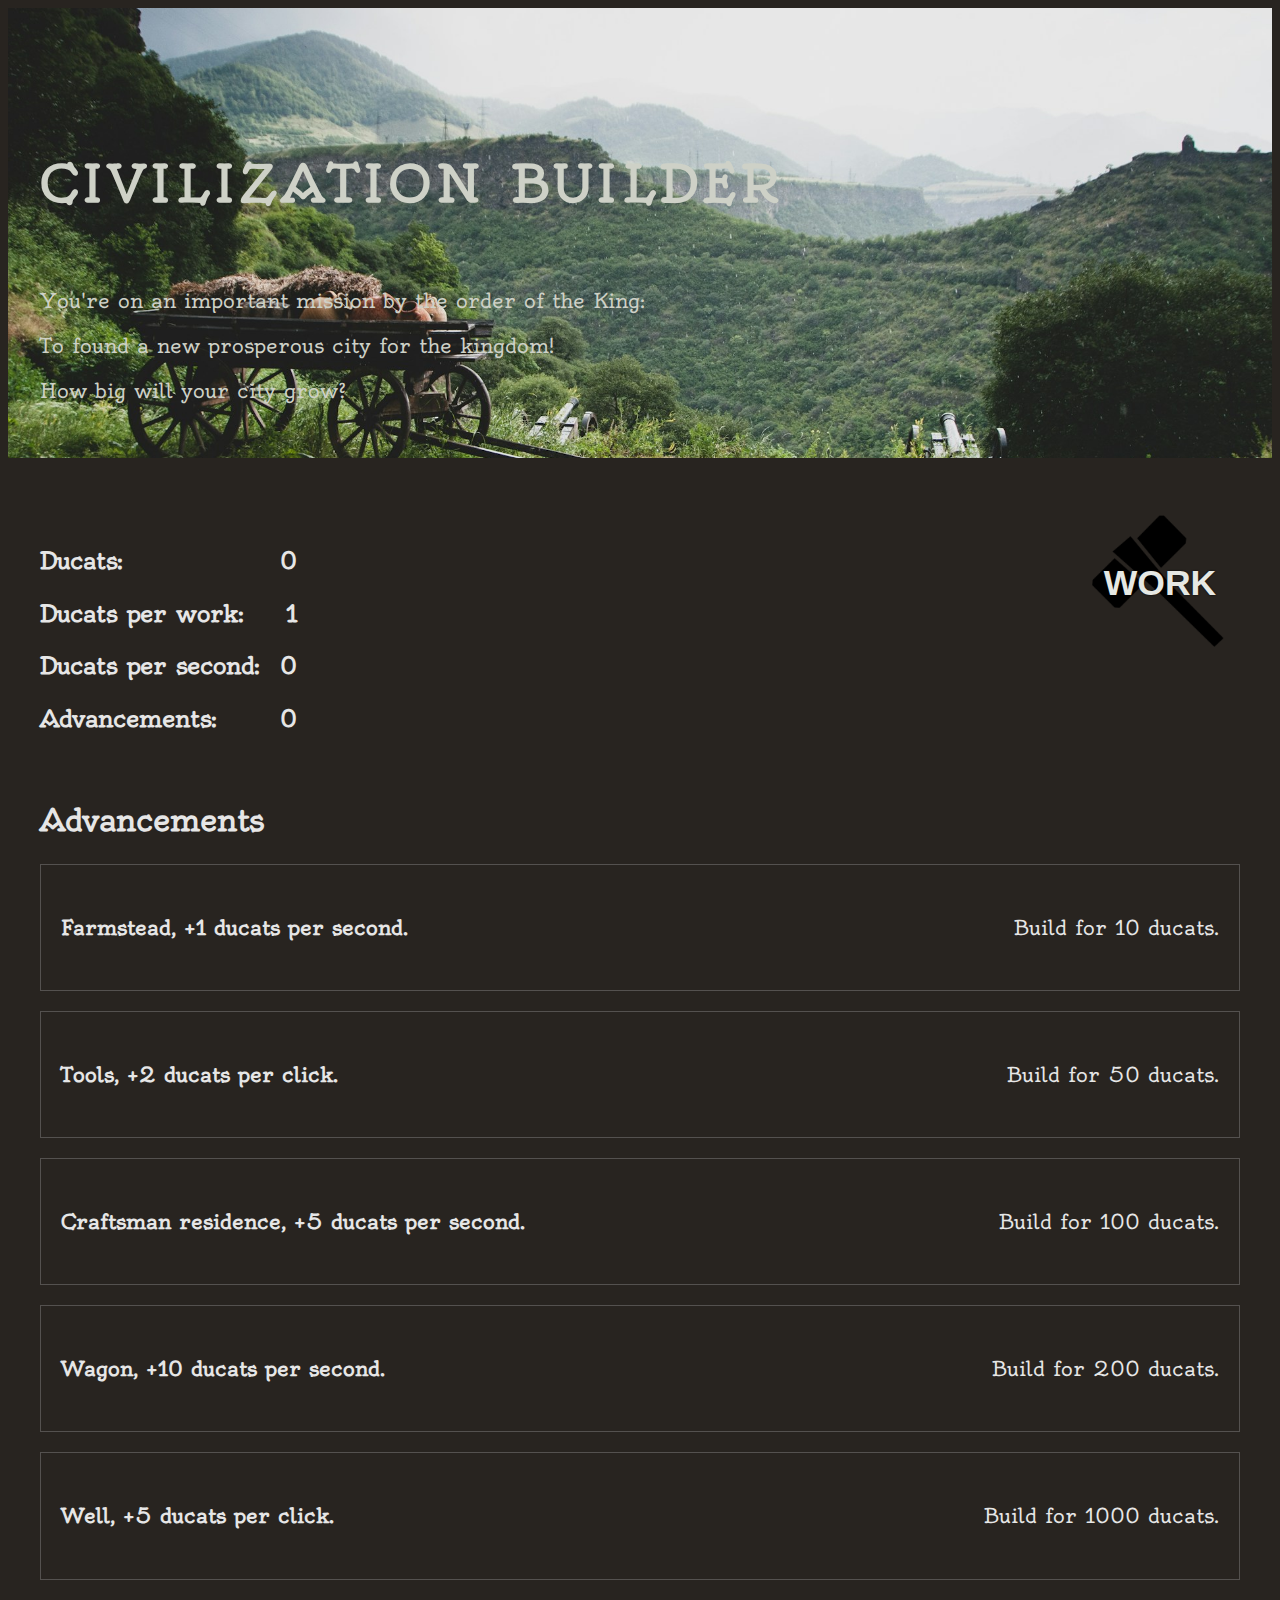
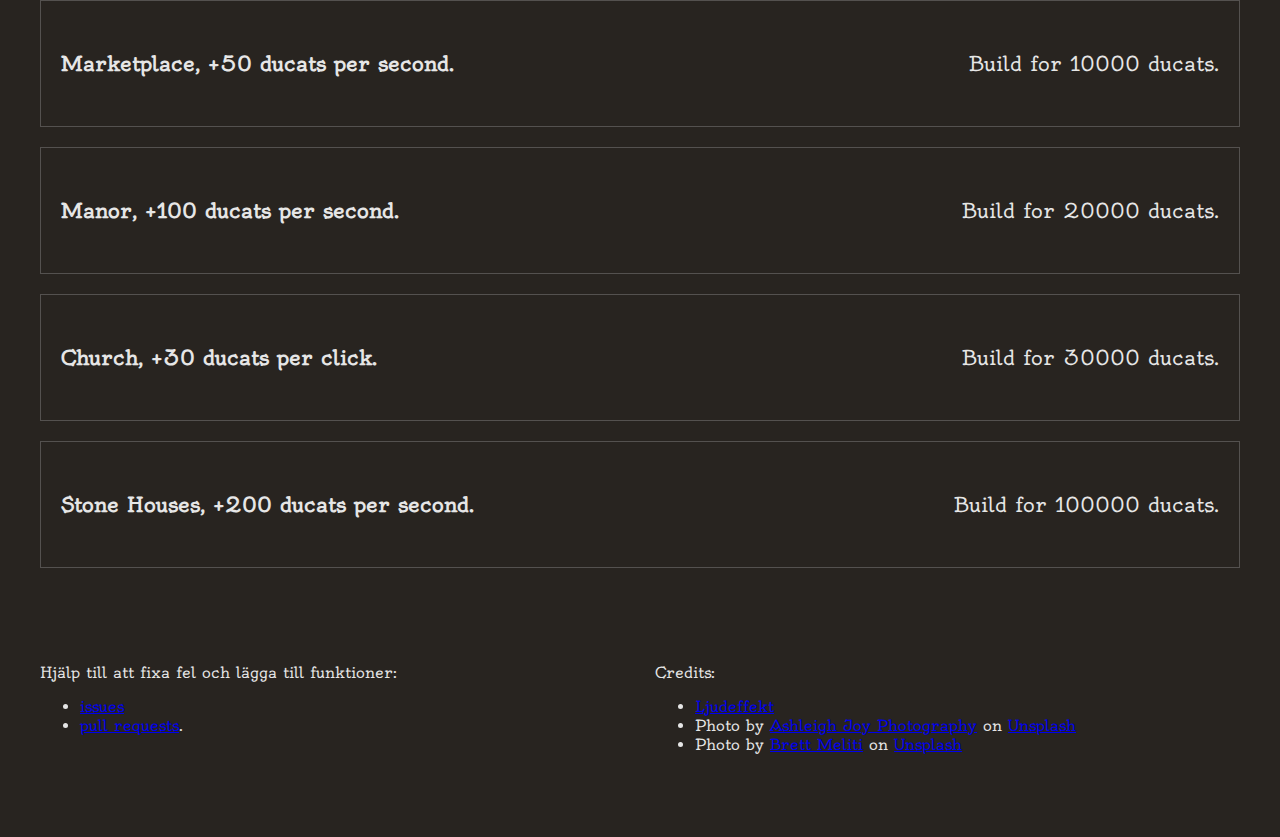
==== index.html @ 219127ec "Clicker begun" ====
<!DOCTYPE html>
<html lang="sv">

<head>
    <meta charset="UTF-8">
    <meta http-equiv="X-UA-Compatible" content="IE=edge">
    <meta name="viewport" content="width=device-width, initial-scale=1.0">
    <link rel="stylesheet" href="css/reset.css">
    <link rel="stylesheet" href="css/style.css">
    <title>Fossiljägaren - Clicker exempel</title>
</head>

<body>
    <audio id="swoosh" src="audio/607251__d4xx__swoosh-2.wav"></audio>
    <header class="hero">
        <picture>
            <img src="img/ani-adigyozalyan-vzbSVMqK73E-unsplash.jpg" alt="">
        </picture>
        <div class="hero-gradient"></div>
        <div class="container hero-content">
            <h1>Civilization Builder</h1>
            <div class="lead">
                <p>You're on an important mission by the order of the King:</p>
                <p>To found a new prosperous city for the kingdom!</p>
                <p>How big will your city grow?</p>
            </div>
        </div>
    </header>
    <main class="container">
        <article class="game">
            <div class="game-hud">
                <ul class="game-currency">
                    <li class="item">
                        <h3>Ducats: <span id="money"></span></h3>
                    </li>
                    <li class="item">
                        <h3>Ducats per work: <span id="mpc"></span></h3>
                    </li>
                    <li class="item">
                        <h3>Ducats per second: <span id="mps"></span></h3>
                    </li>
                    <li class="item">
                        <h3>Advancements: <span id="upgrades"></span></h3>
                    </li>
                </ul>
                <div class="game-controls">
                    <button id="game-button">WORK</button>
                </div>
            </div>
            <div class="w-100">
                <h2>Advancements</h2>
                <div id="upgradelist"></div>
            </div>
        </article>
    </main>
    <div id="msgbox"></div>
    <footer class="container footer">
        <div>
            <p>Hjälp till att fixa fel och lägga till funktioner:</p>
            <ul>
                <li>
                    <a href="https://github.com/jensnti/clicker/issues">issues</a>
                </li>
                <li>
                    <a href="https://github.com/jensnti/clicker/pulls">pull requests</a>.
                </li>
            </ul>
        </div>
        <div>
            <p>Credits:</p>
            <ul>
                <li>
                    <a href="https://freesound.org/s/607251/">Ljudeffekt</a>
                </li>
                <li>
                    Photo by <a
                        href="https://unsplash.com/@ashleighjoyphotography?utm_source=unsplash&utm_medium=referral&utm_content=creditCopyText">Ashleigh
                        Joy Photography</a> on <a
                        href="https://unsplash.com/photos/uyRku9KF2N8?utm_source=unsplash&utm_medium=referral&utm_content=creditCopyText">Unsplash</a>
                </li>
                <li>
                    Photo by <a
                        href="https://unsplash.com/es/@bmeliti?utm_source=unsplash&utm_medium=referral&utm_content=creditCopyText">Brett
                        Meliti</a> on <a
                        href="https://unsplash.com/photos/RgkYMfFopIA?utm_source=unsplash&utm_medium=referral&utm_content=creditCopyText">Unsplash</a>
                </li>
            </ul>
        </div>
    </footer>
    <script src="js/clicker.js"></script>
</body>

</html>
---- css/style.css ----
/* @link https://utopia.fyi/type/calculator?c=320,18,1.2,1240,20,1.333,5,2,&s=0.75|0.5|0.25,1.5|2|3|4|6,s-l&g=s,l,xl,12 */
/* @link https://utopia.fyi/space/calculator?c=320,18,1.2,1240,20,1.333,5,2,&s=0.75|0.5|0.25,1.5|2|3|4|6,s-l&g=s,l,xl,12 */

@font-face {
    font-family: MedievalSharp;
    src: url(../assets/Oldenburg-Regular.ttf);
}

:root {
    --color-lighter: hsl(80, 10%, 90%);
    --color-light: hsl(80, 10%, 80%);
    --color-dark: hsl(360, 10%, 10%);
    --text-color: hsl(0, 0%, 90%);
    --text-color-hover: hsla(0, 0%, 57%, 0.425);
    --background-color: hsl(30, 11%, 14%);
    --color-dark-transparent: hsla(360, 10%, 10%, 0.2);

    --step--1: clamp(0.94rem, calc(0.94rem + 0vw), 0.94rem);
    --step-0: clamp(1.13rem, calc(1.08rem + 0.22vw), 1.25rem);
    --step-1: clamp(1.35rem, calc(1.24rem + 0.55vw), 1.67rem);
    --step-2: clamp(1.62rem, calc(1.41rem + 1.05vw), 2.22rem);

    --space-xs-s: clamp(0.88rem, calc(0.74rem + 0.65vw), 1.25rem);
    --space-s-m: clamp(1.13rem, calc(0.86rem + 1.3vw), 1.88rem);
    --space-m-l: clamp(1.69rem, calc(1.4rem + 1.41vw), 2.5rem);
    --space-l-xl: clamp(2.25rem, calc(1.73rem + 2.61vw), 3.75rem);

    --space-2xl-3xl: clamp(4.5rem, calc(3.46rem + 5.22vw), 7.5rem);

    --space-4xl-5xl: clamp(7.88rem, calc(7.14rem + 3.7vw), 10rem);
}

body {
    background-color: var(--background-color);
    color: var(--text-color);
    font-family: MedievalSharp;
    font-size: var(--step-0);
}

h1 {
    font-size: 250%;
    text-transform: uppercase;
    font-weight: 700;
    letter-spacing: 5px;
    max-width: 30ch;
    padding-bottom: 2.5rem;
}

/* göm audio, används för att preloada ljudet */
audio {
    display: none;
}

.container {
    width: min(80ch, 100vw - var(--space-l-xl));
    margin-inline: auto;
}

.footer {
    --min: 30ch;

    margin-top: auto;
    padding: var(--space-l-xl) 0;
    display: grid;
    grid-template-columns: repeat(auto-fit, minmax(min(100%, var(--min)), 1fr));
    gap: var(--space-s-m);
}
.footer > * {
    font-size: var(--step--1);
}
.hero {
    display: grid;
    grid-template-areas: 'stack';
}

.hero-gradient {
    grid-area: stack;
    place-self: end;
    width: 100%;
    height: 100%;
    background: linear-gradient(
        0deg,
        var(--text-color),
        var(--text-color-transparent)
    );
}

.hero > picture {
    place-self: center;
    grid-area: stack;
    width: 100%;
    height: 100%;
}

.hero img {
    width: 100%;
    height: 50vh;
    aspect-ratio: 16/9;
    object-fit: cover;
}

.hero-content {
    grid-area: stack;
    place-self: end;
    padding: var(--space-m-l) 0;
    color: var(--color-light);
}

@media (max-width: 30rem) {
    .lead {
        display: none;
    }
    .hero > picture {
        max-height: 15vh;
    }
}

.game {
    margin-top: var(--space-m-l);
}

/* flex och space between ordnar layouten för speldata och knappen på desktop */
.game-hud {
    display: flex;
    justify-content: space-between;
}

.game-currency {
    list-style: none;
    padding: 0;
}

/* game-currency är en lista med list items */
.item > h3 {
    display: flex;
    justify-content: space-between;
    gap: var(--space-xs-s);
}

@media (max-width: 30rem) {
    .game-hud {
        flex-direction: column-reverse;
    }
    .game-controls {
        place-self: center;
    }
}

/* för spelelementet används #id som selektor för att skapa css reglerna */
#game-button {
    width: var(--space-4xl-5xl);
    height: var(--space-4xl-5xl);
    font-size: var(--step-2);
    background: url('../img/medievalhammer.png');
    background-size: cover;
    background-position: center;
    border: 2px solid transparent;
    color: var(--color-lighter);
    text-transform: uppercase;
    font-weight: 700;
    cursor: pointer;
    text-shadow: 0 0 2px black;
}

#game-button:hover {
    border-color: var(--text-color-transparent);
    transition-duration: 0.2s;
}

#game-button:active {
    border-color: var(--text-color);
    background-color: var(--text-color-transparent);
}

/* #msgbox är elementet som visar sidans toasts, popupmeddelanden
* fixed fungerar liknande absolute för att positionera element på ett fast ställe
* vi använder måttet vmin som skalas efter webbläsarens storlek
*/
#msgbox {
    position: fixed;
    right: 2vmin;
    bottom: 2vmin;
    min-width: 16rem;
}

#msgbox > p {
    margin-bottom: var(--space-xs-s);
    padding: var(--space-xs-s);
}

/* de här klasserna används för att bestämma stilen på de olika storternas
 * meddelanden. Javascript används för att lägga till stilen på meddelandet
 */
.warning {
    background-color: palevioletred;
}

.success {
    background-color: mediumspringgreen;
}

.achievement {
    color: var(--color-light);
    background-color: rebeccapurple;
}

/* dessa kort används för spelets uppgraderingar 
 * lägg märke till padding och margin för att ge elementen lite luft och 
 * skapa en mer lättläst struktur
 */
.card {
    display: flex;
    justify-content: space-between;
    cursor: pointer;
    border: 1px solid var(--text-color-hover);
    margin: var(--space-xs-s) 0;
    padding: var(--space-s-m) var(--space-xs-s);
    transition-duration: 0.2s;
}

.card:hover {
    background-color: var(--text-color-hover);
}

.card p:not(.title) {
    text-align: end;
}
/* klassen används på kortets titel, font-weight: 600 gör fonten fetare, en normal
 * font vikt är oftast 400
 */
.title {
    font-weight: 600;
}

/* animation och klass för att blinka texten */

@keyframes flash {
    0% {
        color: var(--text-color);
    }
    50% {
        color: var(--text-color-transparent);
    }
    100% {
        color: var(--text-color);
    }
}

.active {
    animation: flash 1s infinite;
}
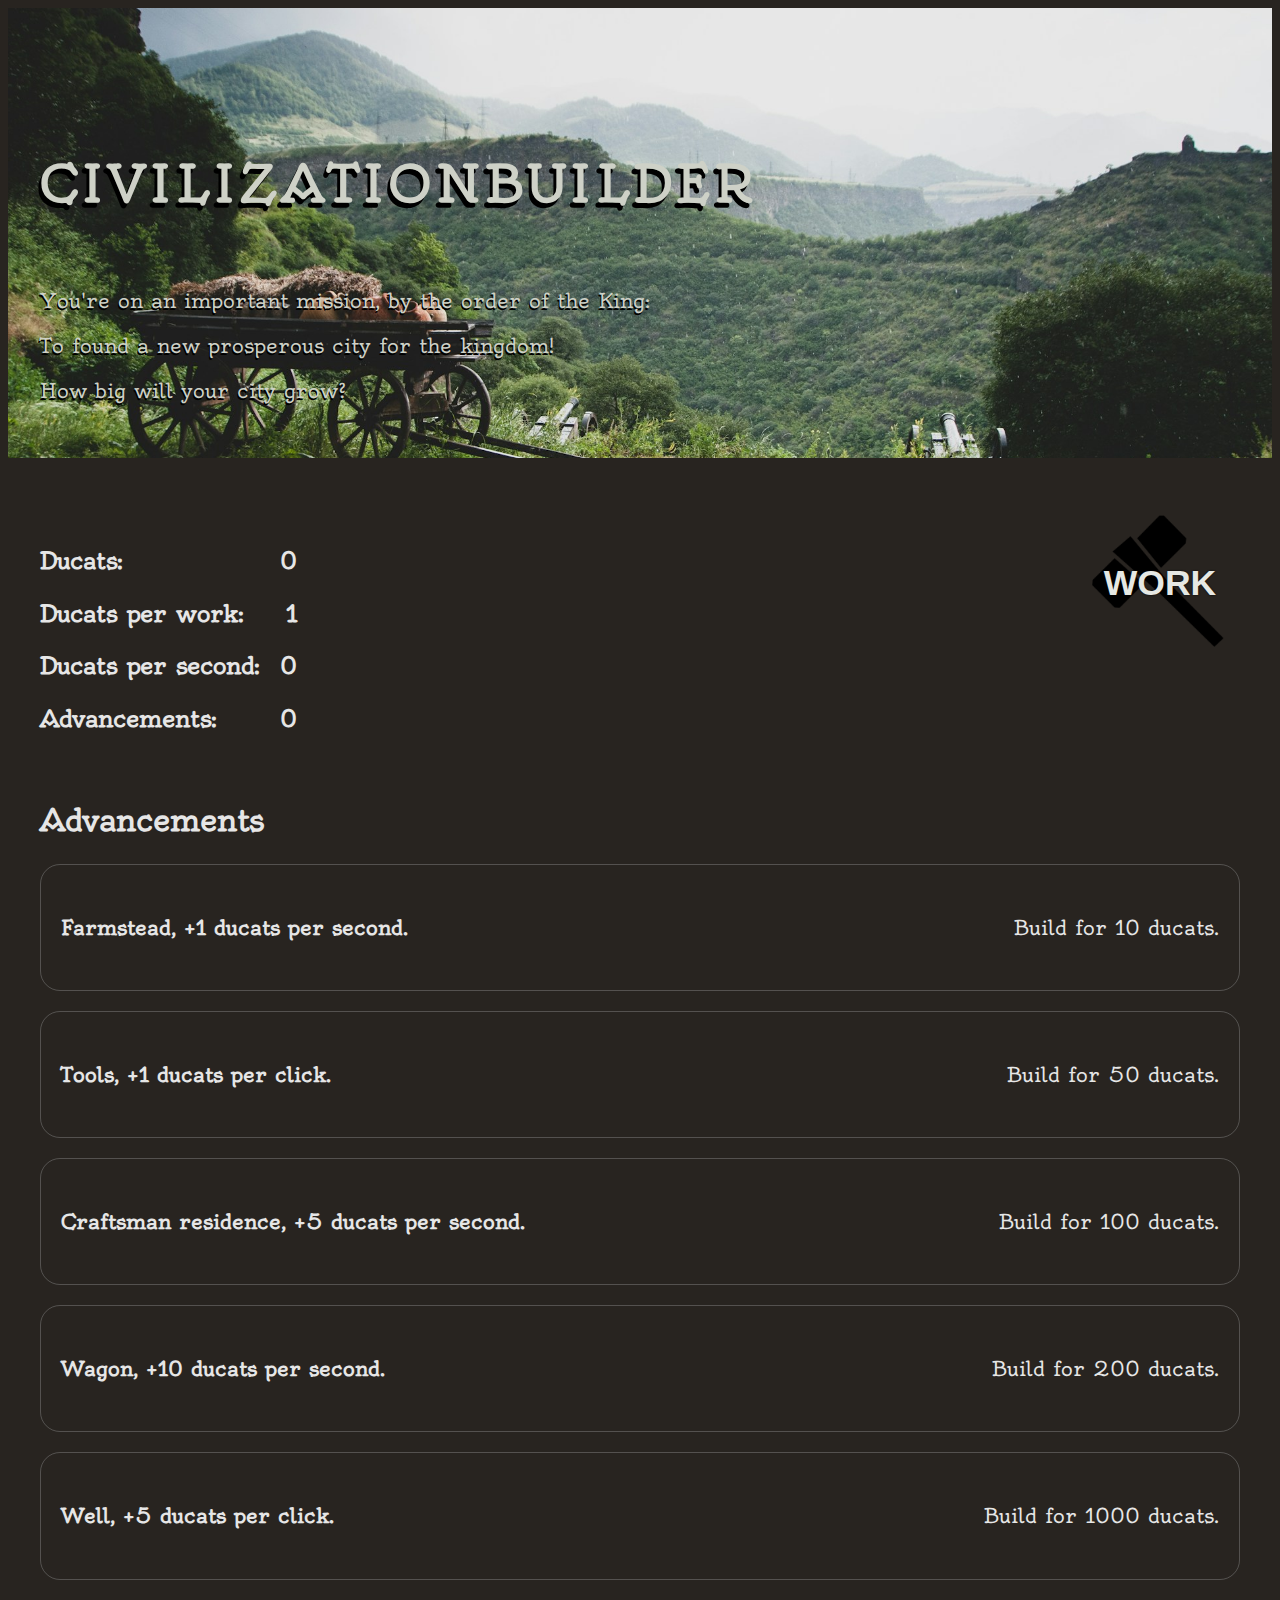
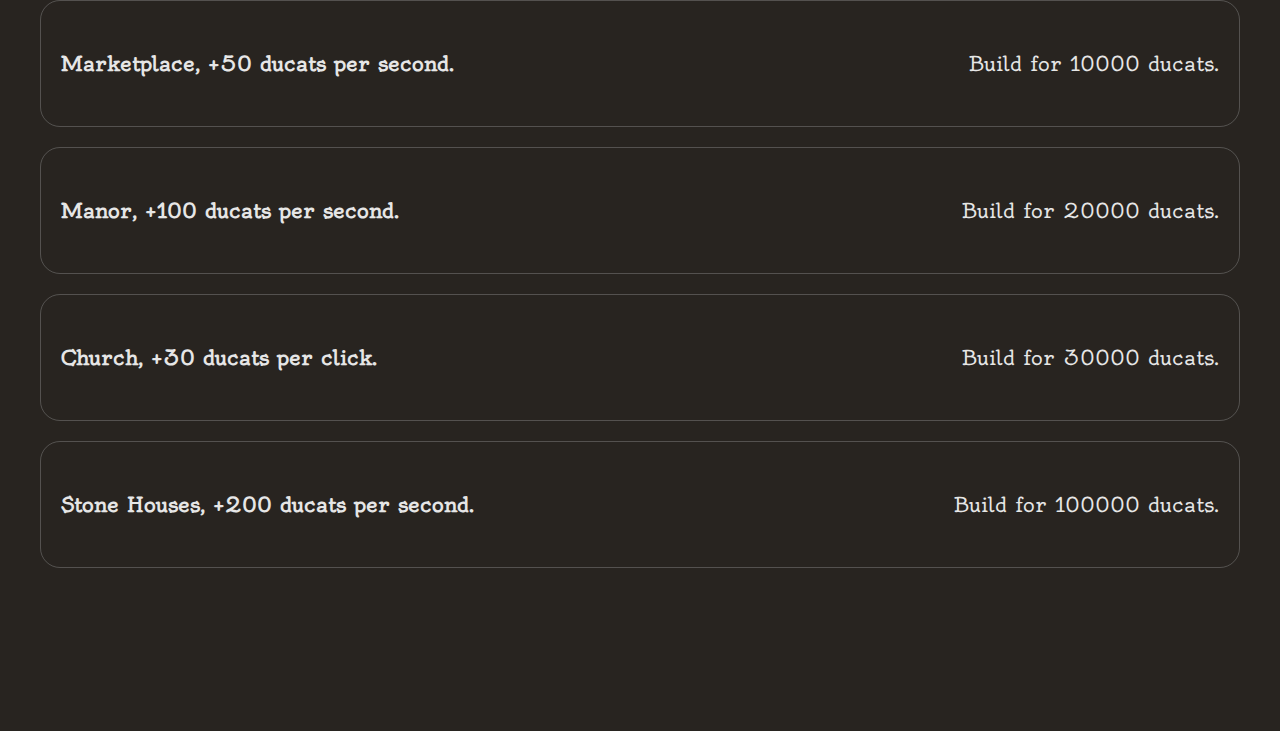
==== commit 0ae27a40: "Clicker Finish" ====
--- a/index.html
+++ b/index.html
@@ -7,20 +7,20 @@
     <meta name="viewport" content="width=device-width, initial-scale=1.0">
     <link rel="stylesheet" href="css/reset.css">
     <link rel="stylesheet" href="css/style.css">
-    <title>Fossiljägaren - Clicker exempel</title>
+    <title>CivilizationBuilder! - A simple clickergame</title>
 </head>
 
 <body>
-    <audio id="swoosh" src="audio/607251__d4xx__swoosh-2.wav"></audio>
+    <audio id="dink" src="audio/metal medieval construction  -  Sound Effect HD (No Copyright Sound).mp3"></audio>
     <header class="hero">
         <picture>
             <img src="img/ani-adigyozalyan-vzbSVMqK73E-unsplash.jpg" alt="">
         </picture>
         <div class="hero-gradient"></div>
         <div class="container hero-content">
-            <h1>Civilization Builder</h1>
+            <h1>CivilizationBuilder</h1>
             <div class="lead">
-                <p>You're on an important mission by the order of the King:</p>
+                <p>You're on an important mission, by the order of the King:</p>
                 <p>To found a new prosperous city for the kingdom!</p>
                 <p>How big will your city grow?</p>
             </div>
@@ -56,34 +56,8 @@
     <div id="msgbox"></div>
     <footer class="container footer">
         <div>
-            <p>Hjälp till att fixa fel och lägga till funktioner:</p>
+            <p></p>
             <ul>
-                <li>
-                    <a href="https://github.com/jensnti/clicker/issues">issues</a>
-                </li>
-                <li>
-                    <a href="https://github.com/jensnti/clicker/pulls">pull requests</a>.
-                </li>
-            </ul>
-        </div>
-        <div>
-            <p>Credits:</p>
-            <ul>
-                <li>
-                    <a href="https://freesound.org/s/607251/">Ljudeffekt</a>
-                </li>
-                <li>
-                    Photo by <a
-                        href="https://unsplash.com/@ashleighjoyphotography?utm_source=unsplash&utm_medium=referral&utm_content=creditCopyText">Ashleigh
-                        Joy Photography</a> on <a
-                        href="https://unsplash.com/photos/uyRku9KF2N8?utm_source=unsplash&utm_medium=referral&utm_content=creditCopyText">Unsplash</a>
-                </li>
-                <li>
-                    Photo by <a
-                        href="https://unsplash.com/es/@bmeliti?utm_source=unsplash&utm_medium=referral&utm_content=creditCopyText">Brett
-                        Meliti</a> on <a
-                        href="https://unsplash.com/photos/RgkYMfFopIA?utm_source=unsplash&utm_medium=referral&utm_content=creditCopyText">Unsplash</a>
-                </li>
             </ul>
         </div>
     </footer>
--- a/css/style.css
+++ b/css/style.css
@@ -44,6 +44,8 @@
     letter-spacing: 5px;
     max-width: 30ch;
     padding-bottom: 2.5rem;
+    text-shadow: -3px 5px black;
+    
 }
 
 /* göm audio, används för att preloada ljudet */
@@ -71,6 +73,10 @@
 .hero {
     display: grid;
     grid-template-areas: 'stack';
+}
+
+.hero p {
+    text-shadow: -1px 2px black;
 }
 
 .hero-gradient {
@@ -164,7 +170,7 @@
 
 #game-button:hover {
     border-color: var(--text-color-transparent);
-    transition-duration: 0.2s;
+    transition-duration: 0.3s;
 }
 
 #game-button:active {
@@ -192,16 +198,16 @@
  * meddelanden. Javascript används för att lägga till stilen på meddelandet
  */
 .warning {
-    background-color: palevioletred;
+    background-color: black;
 }
 
 .success {
-    background-color: mediumspringgreen;
+    background-color: black;
 }
 
 .achievement {
     color: var(--color-light);
-    background-color: rebeccapurple;
+    background-color: black;
 }
 
 /* dessa kort används för spelets uppgraderingar 
@@ -213,6 +219,7 @@
     justify-content: space-between;
     cursor: pointer;
     border: 1px solid var(--text-color-hover);
+    border-radius: 20px;
     margin: var(--space-xs-s) 0;
     padding: var(--space-s-m) var(--space-xs-s);
     transition-duration: 0.2s;
